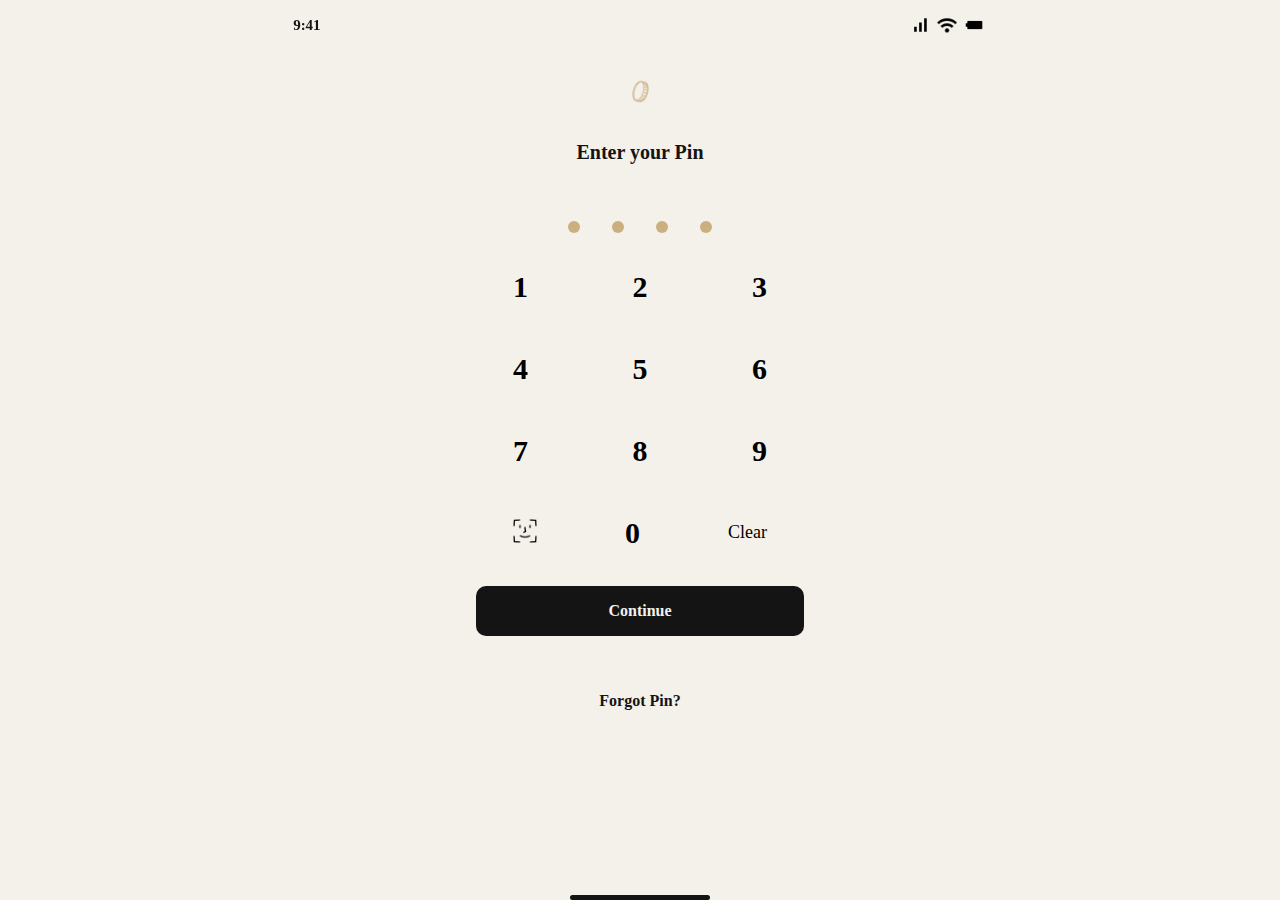
==== pin/pin.html @ c6d9f2be "first commit" ====
<!DOCTYPE html>
<html lang="en">
  <head>
    <meta charset="UTF-8" />
    <meta name="viewport" content="width=device-width, initial-scale=1.0" />
    <link rel="stylesheet" href="./pin.css" />
    <title>PassWord</title>
  </head>
  <body>
    <nav>
      <p class="time">9:41</p>
      <div class="icons">
        <img src="../img/signal_cellular_alt-black.png" alt="" />
        <img src="../img/wifi_black.png" alt="" />
        <img src="../img/battery_full_black.png" alt="" />
      </div>
    </nav>
    <main>
      <img class="token" src="../img/token2.png" alt="" />

      <p>Enter your Pin</p>
      <div class="inputs">
        <span></span>
        <span></span>
        <span></span>
        <span></span>
      </div>

      <div class="nums">
        <div class="first">
          <span>1</span>
          <span>2</span>
          <span>3</span>
        </div>
        <div class="first">
          <span>4</span>
          <span>5</span>
          <span>6</span>
        </div>
        <div class="first">
          <span>7</span>
          <span>8</span>
          <span>9</span>
        </div>
        <div class="first img">
          <span class="imgSpan"><img src="../img/face scan.png" alt="" /></span>
          <span>0</span>
          <span class="clear">Clear</span>
        </div>
      </div>

      <a class="continue" href="./pages/secondOnboarding.html">Continue</a>
      <a class="back" href="../index.html">Forgot Pin?</a>
      <span class="white"></span>
    </main>
  </body>
</html>
---- pin/pin.css ----
:root {
  --Black: rgba(20, 20, 20, 1);
  --gold: rgba(204, 175, 126, 1);
  --white: rgba(244, 241, 235, 1);
  --lightDark: rgba(26, 26, 26, 1);
  --midBlack: rgba(20, 20, 20, 0.5);

  --font32: 3.2rem;
  --font16: 1.6rem;
  --font30: 3rem;
  --font20: 2rem;
  --font18: 1.8rem;
  --font14: 1.4rem;
  --font12: 1.2rem;
  --font8: 8rem;
}
* {
  padding: 0;
  margin: 0;
  box-sizing: border-box;
}
html {
  font-size: 62.5%;
}
body {
  background-color: var(--white);
  display: flex;
  flex-direction: column;
  align-items: center;
  justify-content: center;
}

nav {
  display: flex;
  justify-content: space-around;
  align-items: center;
  width: 100vw;
  height: 5rem;
  position: fixed;
  top: 0;
  left: 0;
  z-index: 5;
}
nav p {
  color: var(--Black);
  font-weight: bold;
  font-size: 1.5rem;
}
nav .icons {
  display: flex;
  justify-content: space-around;
  align-items: center;
  width: 8rem;
}
nav .icons img {
  width: 2rem;
}
main {
  display: flex;
  flex-direction: column;
  justify-content: center;
  align-items: center;
  gap: 4rem;
  margin-top: 8rem;
}

.token {
  width: 1.7rem;
  height: 2.3rem;
}

main p {
  color: var(--Black);
  font-size: var(--font20);
  font-weight: 600;
  text-align: center;
  width: 32.8rem;
  height: 3.8rem;
  line-height: 1.936rem;
}

.inputs {
  display: flex;
  justify-content: space-between;
  align-items: center;
  width: 14.4rem;
  height: 1.2rem;
}
.inputs span {
  width: 1.2rem;
  height: 1.2rem;
  background-color: var(--gold);
  border-radius: 4.2rem;
}

.nums {
  width: 27.5rem;
  height: 27.3rem;
  display: flex;
  flex-direction: column;
  justify-content: center;
  align-items: center;
  gap: 6rem;
}
.nums div {
  display: flex;
  width: 25.4rem;
  height: 2.2rem;
  justify-content: space-between;
  align-items: center;
  font-size: 3rem;
  font-weight: 600;
}
.nums img {
  width: 2.383rem;
  height: 2.383rem;
}
.clear {
  font-size: var(--font18);
  font-weight: 500;
}
a {
  display: flex;
  justify-content: center;
  align-items: center;
  background-color: var(--Black);
  border: none;
  width: 32.8rem;
  height: 5rem;
  border-radius: 1rem;
  color: var(--white);
  font-size: var(--font16);
  font-weight: 600;
  text-align: center;
  text-decoration: none;
}
.back {
  background-color: var(--white);
  color: var(--Black);
}
.white {
  width: 14rem;
  background-color: var(--Black);
  height: 0.5rem;
  border-radius: 0.5rem;
  position: fixed;
  bottom: 0;
}
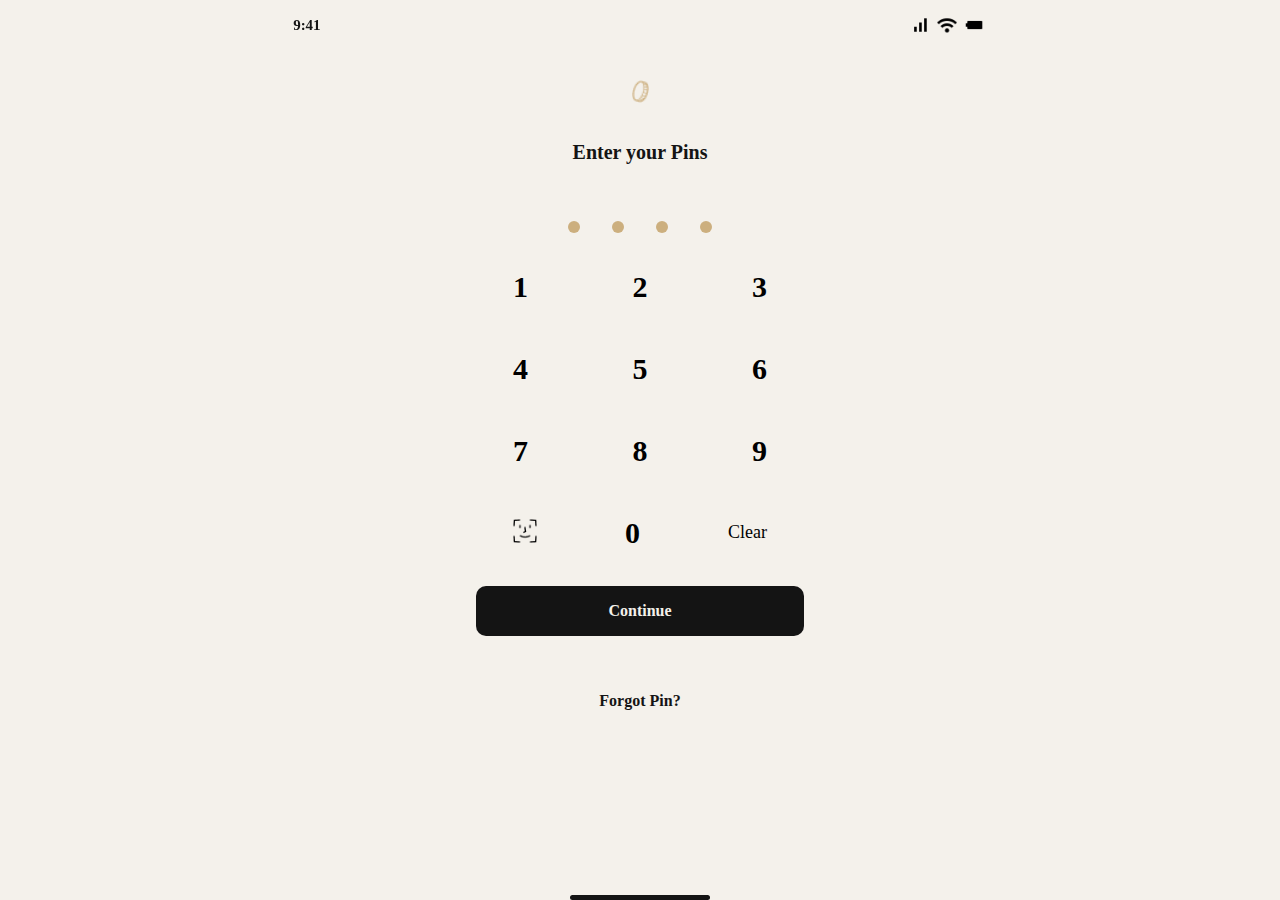
==== commit b34198da: "made password functiional with js" ====
--- a/pin/pin.html
+++ b/pin/pin.html
@@ -18,40 +18,42 @@
     <main>
       <img class="token" src="../img/token2.png" alt="" />
 
-      <p>Enter your Pin</p>
+      <p>Enter your Pins</p>
       <div class="inputs">
-        <span></span>
-        <span></span>
-        <span></span>
-        <span></span>
+        <span class="input"></span>
+        <span class="input"></span>
+        <span class="input"></span>
+        <span class="input"></span>
       </div>
 
       <div class="nums">
         <div class="first">
-          <span>1</span>
-          <span>2</span>
-          <span>3</span>
+          <span class="num">1</span>
+          <span class="num">2</span>
+          <span class="num">3</span>
         </div>
         <div class="first">
-          <span>4</span>
-          <span>5</span>
-          <span>6</span>
+          <span class="num">4</span>
+          <span class="num">5</span>
+          <span class="num">6</span>
         </div>
         <div class="first">
-          <span>7</span>
-          <span>8</span>
-          <span>9</span>
+          <span class="num">7</span>
+          <span class="num">8</span>
+          <span class="num">9</span>
         </div>
         <div class="first img">
           <span class="imgSpan"><img src="../img/face scan.png" alt="" /></span>
-          <span>0</span>
+          <span class="num">0</span>
           <span class="clear">Clear</span>
         </div>
       </div>
 
-      <a class="continue" href="./pages/secondOnboarding.html">Continue</a>
+      <a class="continue" href="../home/home.html">Continue</a>
       <a class="back" href="../index.html">Forgot Pin?</a>
       <span class="white"></span>
     </main>
+
+    <script src="./pin.js"></script>
   </body>
 </html>
--- a/pin/pin.css
+++ b/pin/pin.css
@@ -85,8 +85,9 @@
   align-items: center;
   width: 14.4rem;
   height: 1.2rem;
+  font-size: 2rem;
 }
-.inputs span {
+.input {
   width: 1.2rem;
   height: 1.2rem;
   background-color: var(--gold);
@@ -110,6 +111,7 @@
   align-items: center;
   font-size: 3rem;
   font-weight: 600;
+  cursor: pointer;
 }
 .nums img {
   width: 2.383rem;
